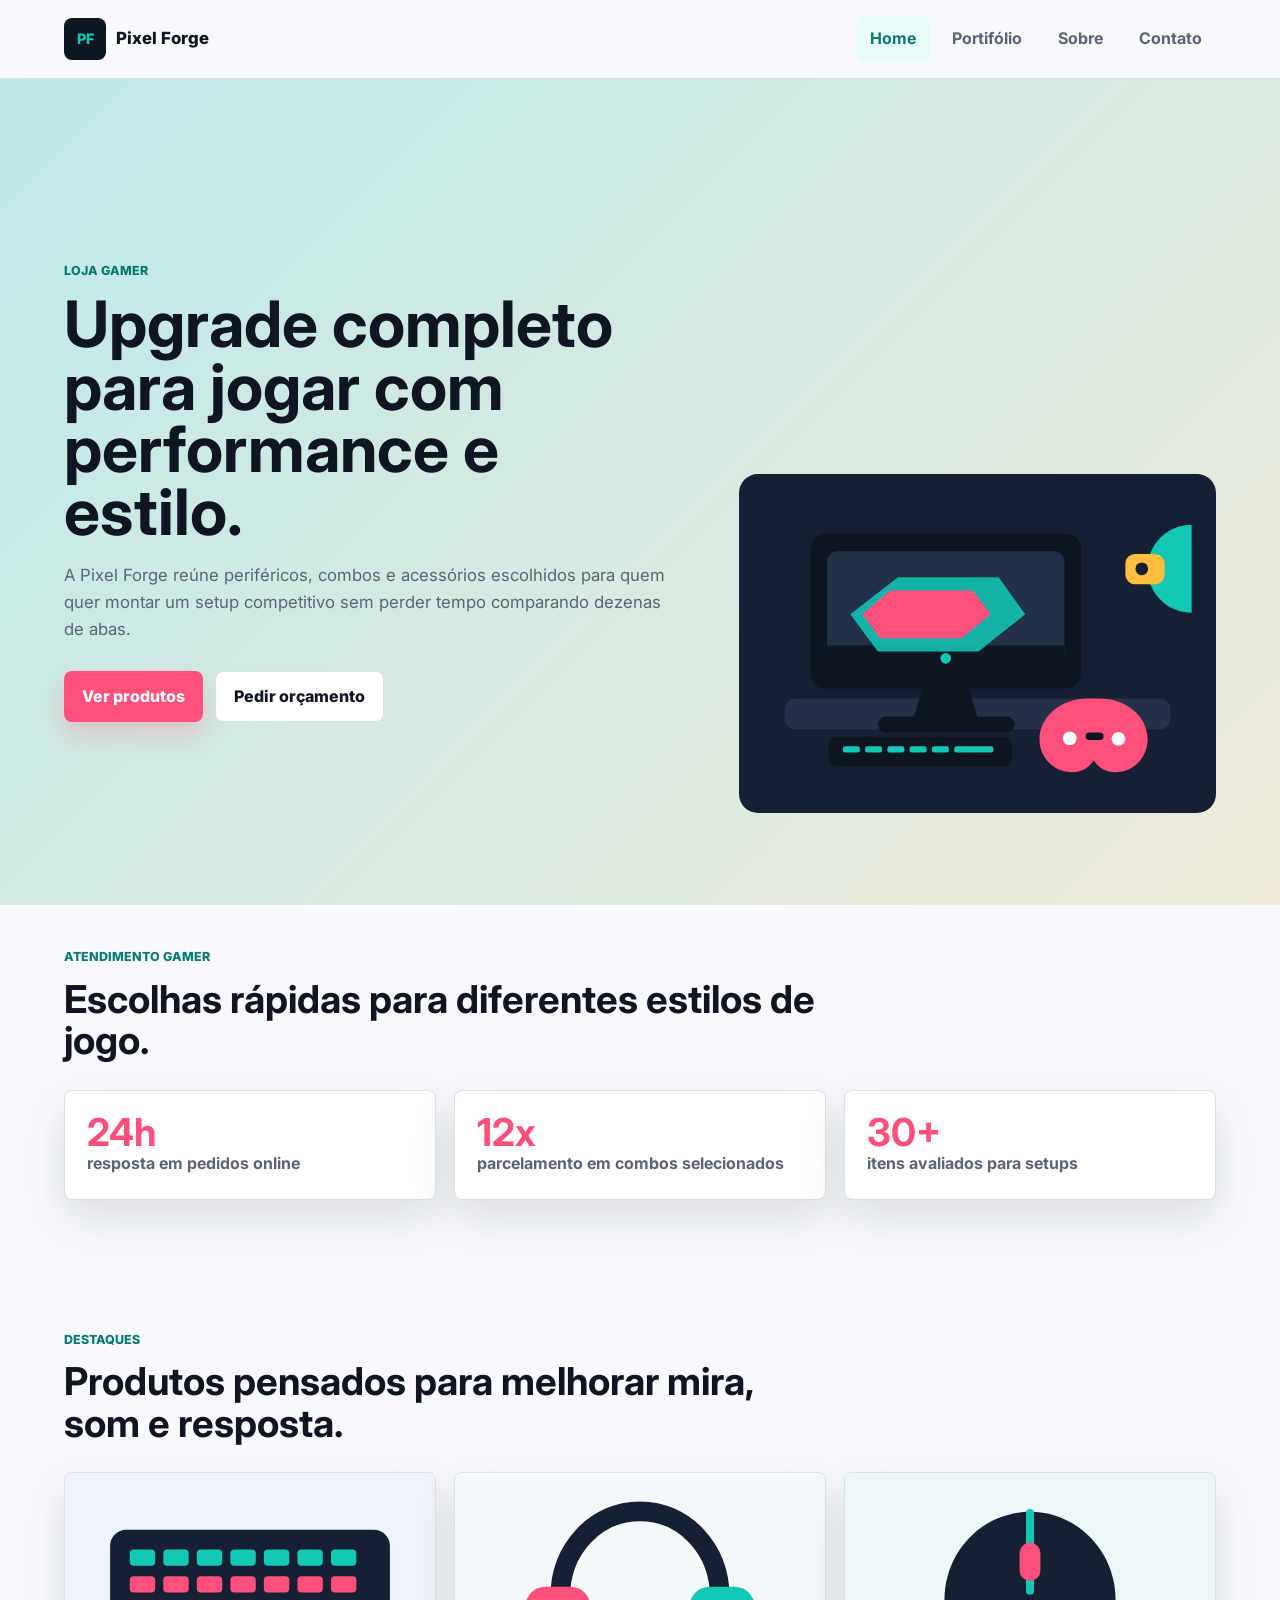
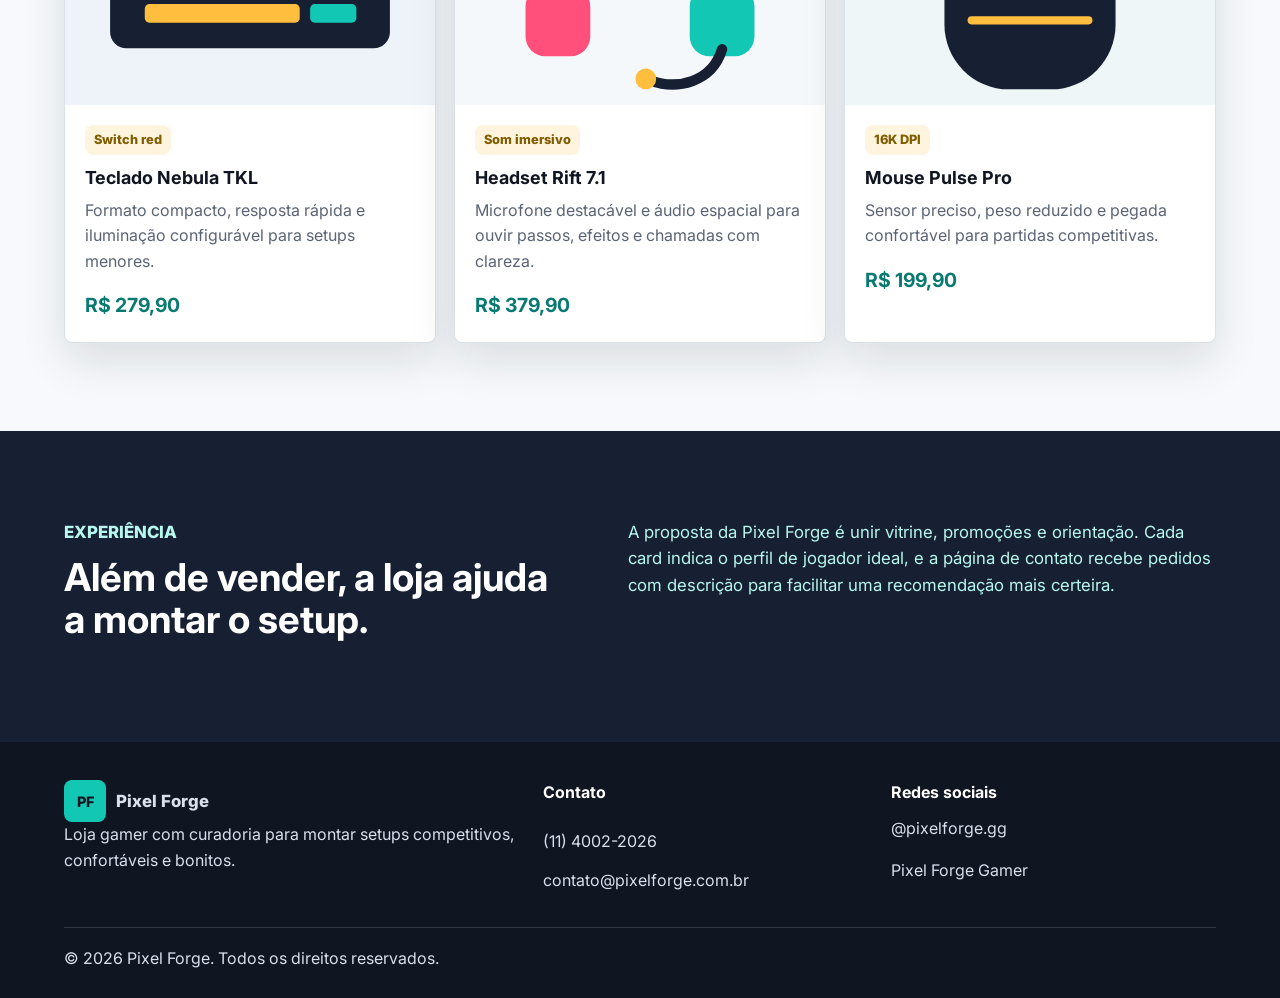
==== index.html @ e0703045 "feat: cria home semantica" ====
<!DOCTYPE html>
<html lang="pt-BR">
<head>
  <meta charset="UTF-8">
  <meta name="viewport" content="width=device-width, initial-scale=1.0">
  <title>Pixel Forge | Loja Gamer</title>
  <meta name="description" content="Loja gamer com setups, periféricos, promoções e atendimento para jogadores exigentes.">
  <link rel="preconnect" href="https://fonts.googleapis.com">
  <link rel="preconnect" href="https://fonts.gstatic.com" crossorigin>
  <link href="https://fonts.googleapis.com/css2?family=Inter:wght@400;600;700;800&display=swap" rel="stylesheet">
  <link rel="stylesheet" href="src/css/estilo.css">
  <script src="src/js/script.js" defer></script>
</head>
<body data-page="home">
  <header class="site-header">
    <a class="brand" href="index.html" aria-label="Pixel Forge Home">
      <span class="brand__mark">PF</span>
      <span class="brand__text">Pixel Forge</span>
    </a>

    <button class="menu-toggle" type="button" aria-label="Abrir menu" aria-expanded="false">
      <span></span>
      <span></span>
      <span></span>
    </button>

    <nav class="main-nav" aria-label="Menu principal">
      <a href="index.html" data-nav="home">Home</a>
      <a href="pages/portifolio.html" data-nav="portifolio">Portifólio</a>
      <a href="pages/sobre.html" data-nav="sobre">Sobre</a>
      <a href="pages/contato.html" data-nav="contato">Contato</a>
    </nav>
  </header>

  <main>
    <section class="hero" aria-labelledby="hero-title">
      <div class="hero__content">
        <p class="eyebrow">Loja Gamer</p>
        <h1 id="hero-title">Upgrade completo para jogar com performance e estilo.</h1>
        <p class="hero__text">A Pixel Forge reúne periféricos, combos e acessórios escolhidos para quem quer montar um setup competitivo sem perder tempo comparando dezenas de abas.</p>
        <div class="hero__actions">
          <a class="button button--primary" href="pages/portifolio.html">Ver produtos</a>
          <a class="button button--ghost" href="pages/contato.html">Pedir orçamento</a>
        </div>
      </div>

      <div class="hero__media" aria-hidden="true">
        <img src="src/assets/img/hero-setup.svg" alt="">
      </div>
    </section>

    <section class="section section--compact" aria-labelledby="stats-title">
      <div class="section__intro">
        <p class="eyebrow">Atendimento gamer</p>
        <h2 id="stats-title">Escolhas rápidas para diferentes estilos de jogo.</h2>
      </div>
      <div class="stats-grid">
        <article class="stat">
          <strong>24h</strong>
          <span>resposta em pedidos online</span>
        </article>
        <article class="stat">
          <strong>12x</strong>
          <span>parcelamento em combos selecionados</span>
        </article>
        <article class="stat">
          <strong>30+</strong>
          <span>itens avaliados para setups</span>
        </article>
      </div>
    </section>

    <section class="section" aria-labelledby="featured-title">
      <div class="section__intro">
        <p class="eyebrow">Destaques</p>
        <h2 id="featured-title">Produtos pensados para melhorar mira, som e resposta.</h2>
      </div>
      <div class="product-grid" data-products-preview></div>
    </section>

    <section class="section split-band" aria-labelledby="experience-title">
      <div>
        <p class="eyebrow">Experiência</p>
        <h2 id="experience-title">Além de vender, a loja ajuda a montar o setup.</h2>
      </div>
      <p>A proposta da Pixel Forge é unir vitrine, promoções e orientação. Cada card indica o perfil de jogador ideal, e a página de contato recebe pedidos com descrição para facilitar uma recomendação mais certeira.</p>
    </section>
  </main>

  <footer class="site-footer" data-footer></footer>
</body>
</html>
---- src/css/estilo.css ----
:root {
  --ink: #101522;
  --muted: #5a6475;
  --paper: #f7f9fc;
  --panel: #ffffff;
  --line: #d9e0ea;
  --accent: #12c7b4;
  --accent-dark: #087a72;
  --hot: #ff4f7b;
  --gold: #ffbe3d;
  --deep: #172033;
  --shadow: 0 18px 45px rgba(16, 21, 34, 0.12);
}

* {
  box-sizing: border-box;
}

body {
  margin: 0;
  background: var(--paper);
  color: var(--ink);
  font-family: Inter, Arial, sans-serif;
  line-height: 1.6;
}

img {
  display: block;
  max-width: 100%;
}

a {
  color: inherit;
  text-decoration: none;
}

.site-header {
  position: sticky;
  top: 0;
  z-index: 10;
  display: flex;
  align-items: center;
  justify-content: space-between;
  gap: 24px;
  padding: 16px clamp(20px, 5vw, 72px);
  background: rgba(247, 249, 252, 0.92);
  border-bottom: 1px solid var(--line);
  backdrop-filter: blur(16px);
}

.brand {
  display: inline-flex;
  align-items: center;
  gap: 10px;
  font-weight: 800;
}

.brand__mark {
  display: grid;
  width: 42px;
  height: 42px;
  place-items: center;
  border-radius: 8px;
  background: var(--ink);
  color: var(--accent);
  font-size: 0.9rem;
}

.brand__text {
  font-size: 1.05rem;
}

.main-nav {
  display: flex;
  align-items: center;
  gap: 8px;
}

.main-nav a {
  border-radius: 8px;
  color: var(--muted);
  font-weight: 700;
  padding: 10px 14px;
}

.main-nav a:hover,
.main-nav a[aria-current="page"] {
  background: #e9fbf8;
  color: var(--accent-dark);
}

.menu-toggle {
  display: none;
  width: 44px;
  height: 44px;
  border: 1px solid var(--line);
  border-radius: 8px;
  background: var(--panel);
}

.menu-toggle span {
  display: block;
  width: 20px;
  height: 2px;
  margin: 5px auto;
  background: var(--ink);
}

.hero {
  display: grid;
  min-height: calc(100vh - 74px);
  grid-template-columns: minmax(0, 1fr) minmax(320px, 0.78fr);
  align-items: center;
  gap: clamp(28px, 5vw, 80px);
  padding: clamp(44px, 8vw, 92px) clamp(20px, 5vw, 72px);
  background:
    linear-gradient(135deg, rgba(18, 199, 180, 0.22), rgba(255, 190, 61, 0.16)),
    #edf3f8;
}

.hero__content {
  max-width: 720px;
}

.eyebrow {
  margin: 0 0 12px;
  color: var(--accent-dark);
  font-size: 0.78rem;
  font-weight: 800;
  letter-spacing: 0;
  text-transform: uppercase;
}

h1,
h2,
h3,
p {
  margin-top: 0;
}

h1 {
  margin-bottom: 18px;
  font-size: clamp(2.35rem, 5vw, 4.8rem);
  line-height: 0.98;
  letter-spacing: 0;
}

h2 {
  margin-bottom: 14px;
  font-size: clamp(1.75rem, 3vw, 3rem);
  line-height: 1.08;
  letter-spacing: 0;
}

h3 {
  margin-bottom: 8px;
  font-size: 1.12rem;
  line-height: 1.25;
}

.hero__text,
.page-hero p,
.split-band p,
.story-section p,
.contact-panel p {
  color: var(--muted);
  font-size: 1.05rem;
}

.hero__actions {
  display: flex;
  flex-wrap: wrap;
  gap: 12px;
  margin-top: 28px;
}

.button {
  display: inline-flex;
  min-height: 46px;
  align-items: center;
  justify-content: center;
  border: 0;
  border-radius: 8px;
  cursor: pointer;
  font: inherit;
  font-weight: 800;
  padding: 12px 18px;
}

.button--primary {
  background: var(--hot);
  color: #fff;
  box-shadow: 0 12px 25px rgba(255, 79, 123, 0.25);
}

.button--ghost {
  background: var(--panel);
  color: var(--ink);
  border: 1px solid var(--line);
}

.hero__media {
  align-self: end;
}

.section,
.page-hero,
.story-section,
.contact-layout {
  padding: clamp(44px, 7vw, 88px) clamp(20px, 5vw, 72px);
}

.section--compact {
  padding-top: 42px;
  padding-bottom: 42px;
}

.section__intro {
  max-width: 760px;
  margin-bottom: 28px;
}

.stats-grid,
.product-grid,
.values-grid {
  display: grid;
  grid-template-columns: repeat(3, minmax(0, 1fr));
  gap: 18px;
}

.stat,
.product-card,
.story-card,
.values-grid article,
.contact-form,
.contact-panel {
  border: 1px solid var(--line);
  border-radius: 8px;
  background: var(--panel);
  box-shadow: var(--shadow);
}

.stat {
  padding: 22px;
}

.stat strong {
  display: block;
  color: var(--hot);
  font-size: 2.4rem;
  line-height: 1;
}

.stat span {
  color: var(--muted);
  font-weight: 700;
}

.product-card {
  overflow: hidden;
}

.product-card img {
  width: 100%;
  aspect-ratio: 16 / 10;
  object-fit: cover;
  background: #dbe7ef;
}

.product-card__body {
  padding: 20px;
}

.product-card__body span {
  display: inline-flex;
  margin-bottom: 12px;
  border-radius: 8px;
  background: #fff4dd;
  color: #815d00;
  font-size: 0.8rem;
  font-weight: 800;
  padding: 5px 9px;
}

.product-card__body p {
  color: var(--muted);
}

.product-card__body strong {
  color: var(--accent-dark);
  font-size: 1.22rem;
}

.split-band {
  display: grid;
  grid-template-columns: 0.85fr 1fr;
  gap: clamp(24px, 5vw, 72px);
  align-items: start;
  background: var(--deep);
  color: #fff;
}

.split-band .eyebrow,
.split-band p {
  color: #b8f7ee;
}

.page-hero {
  background:
    linear-gradient(135deg, rgba(255, 79, 123, 0.16), rgba(18, 199, 180, 0.22)),
    #edf3f8;
}

.page-hero h1 {
  max-width: 880px;
}

.page-hero p {
  max-width: 760px;
}

.page-hero--story {
  background:
    linear-gradient(135deg, rgba(18, 199, 180, 0.18), rgba(255, 190, 61, 0.2)),
    #f5f8fb;
}

.table-wrap {
  overflow-x: auto;
  border: 1px solid var(--line);
  border-radius: 8px;
  background: var(--panel);
  box-shadow: var(--shadow);
}

.price-table {
  width: 100%;
  min-width: 760px;
  border-collapse: collapse;
}

.price-table caption {
  padding: 18px;
  color: var(--muted);
  font-weight: 700;
  text-align: left;
}

.price-table th,
.price-table td {
  border-top: 1px solid var(--line);
  padding: 16px;
  text-align: left;
}

.price-table th {
  background: var(--deep);
  color: #fff;
}

.price-table strong {
  color: var(--hot);
}

.story-section {
  display: grid;
  grid-template-columns: minmax(0, 1fr) minmax(280px, 420px);
  gap: clamp(24px, 5vw, 72px);
  align-items: start;
}

.story-section article {
  max-width: 760px;
}

.story-card {
  overflow: hidden;
}

.story-card h3,
.story-card p {
  padding-inline: 20px;
}

.story-card h3 {
  margin-top: 20px;
}

.story-card p {
  padding-bottom: 20px;
}

.values {
  background: #eef6f7;
}

.values-grid article {
  padding: 22px;
}

.contact-layout {
  display: grid;
  grid-template-columns: minmax(0, 1fr) minmax(280px, 420px);
  gap: 24px;
  align-items: start;
}

.contact-form {
  display: grid;
  gap: 10px;
  padding: clamp(20px, 4vw, 34px);
}

.contact-form label {
  font-weight: 800;
}

.contact-form input,
.contact-form textarea {
  width: 100%;
  border: 1px solid var(--line);
  border-radius: 8px;
  color: var(--ink);
  font: inherit;
  padding: 13px 14px;
}

.contact-form input:focus,
.contact-form textarea:focus {
  border-color: var(--accent);
  outline: 3px solid rgba(18, 199, 180, 0.2);
}

.form-message {
  min-height: 26px;
  margin: 0;
  font-weight: 800;
}

.form-message--error {
  color: #b3261e;
}

.form-message--success {
  color: var(--accent-dark);
}

.contact-panel {
  padding: 26px;
}

.contact-panel ul {
  margin: 18px 0 0;
  padding-left: 20px;
  color: var(--muted);
}

.site-footer {
  padding: 38px clamp(20px, 5vw, 72px) 26px;
  background: var(--ink);
  color: #fff;
}

.footer-grid {
  display: grid;
  grid-template-columns: 1.4fr 1fr 1fr;
  gap: 24px;
}

.brand--footer .brand__mark {
  background: var(--accent);
  color: var(--ink);
}

.site-footer p,
.site-footer a {
  color: #d8e0ec;
}

.site-footer address {
  display: grid;
  gap: 8px;
  font-style: normal;
}

.site-footer strong {
  display: block;
  margin-bottom: 10px;
}

.copyright {
  margin: 28px 0 0;
  border-top: 1px solid rgba(255, 255, 255, 0.14);
  padding-top: 18px;
}

@media (max-width: 900px) {
  .menu-toggle {
    display: block;
  }

  .main-nav {
    position: absolute;
    top: 74px;
    right: 20px;
    display: none;
    width: min(260px, calc(100vw - 40px));
    flex-direction: column;
    align-items: stretch;
    border: 1px solid var(--line);
    border-radius: 8px;
    background: var(--panel);
    box-shadow: var(--shadow);
    padding: 10px;
  }

  .main-nav.is-open {
    display: flex;
  }

  .hero,
  .split-band,
  .story-section,
  .contact-layout,
  .footer-grid {
    grid-template-columns: 1fr;
  }

  .hero {
    min-height: auto;
  }

  .hero__media {
    max-width: 520px;
  }

  .stats-grid,
  .product-grid,
  .values-grid {
    grid-template-columns: repeat(2, minmax(0, 1fr));
  }
}

@media (max-width: 620px) {
  .site-header {
    padding: 14px 16px;
  }

  .brand__text {
    font-size: 0.95rem;
  }

  h1 {
    font-size: 2.25rem;
  }

  .stats-grid,
  .product-grid,
  .values-grid {
    grid-template-columns: 1fr;
  }

  .button {
    width: 100%;
  }
}
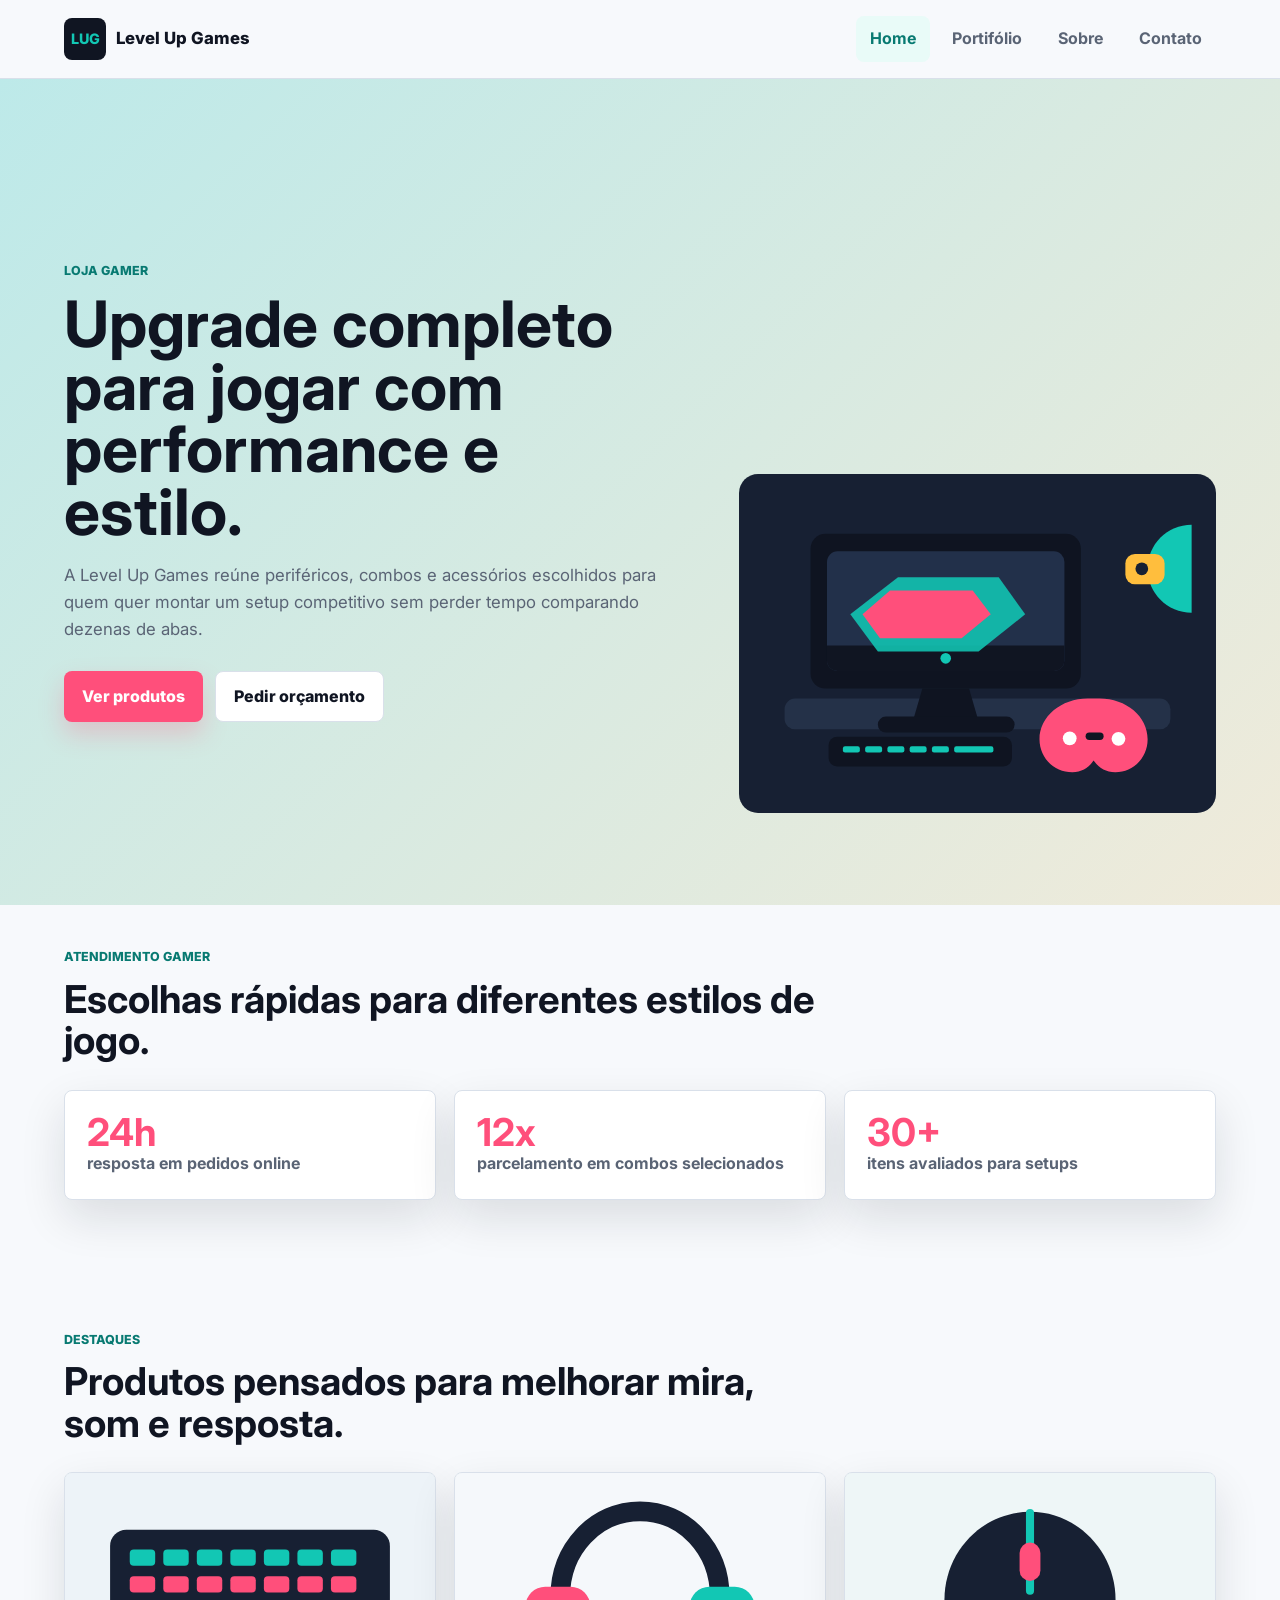
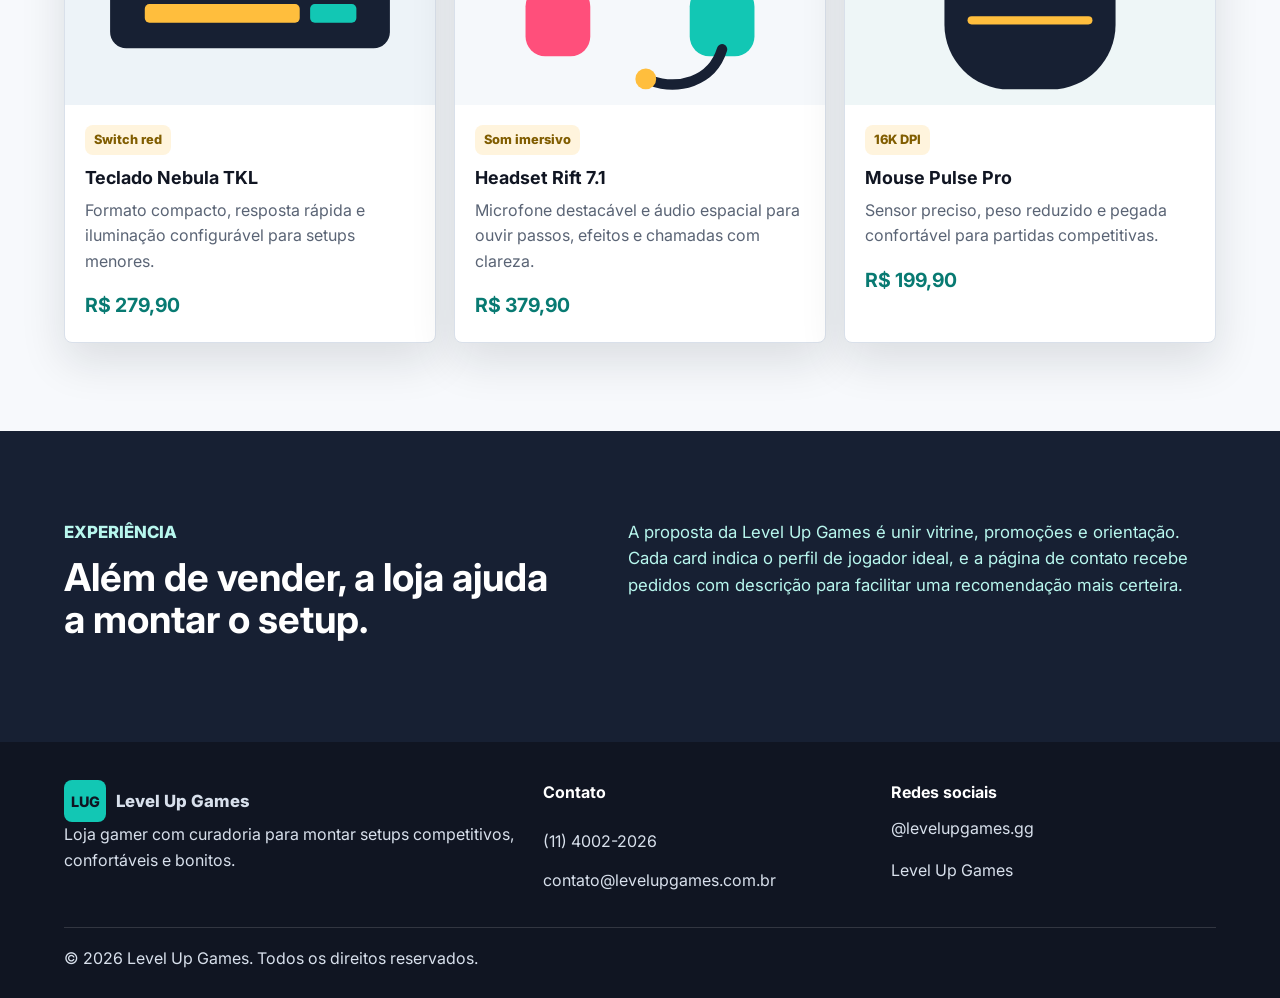
==== commit cfb0e08a: "refactor: renomeia loja para level up games" ====
--- a/index.html
+++ b/index.html
@@ -3,7 +3,7 @@
 <head>
   <meta charset="UTF-8">
   <meta name="viewport" content="width=device-width, initial-scale=1.0">
-  <title>Pixel Forge | Loja Gamer</title>
+  <title>Level Up Games | Loja Gamer</title>
   <meta name="description" content="Loja gamer com setups, periféricos, promoções e atendimento para jogadores exigentes.">
   <link rel="preconnect" href="https://fonts.googleapis.com">
   <link rel="preconnect" href="https://fonts.gstatic.com" crossorigin>
@@ -13,9 +13,9 @@
 </head>
 <body data-page="home">
   <header class="site-header">
-    <a class="brand" href="index.html" aria-label="Pixel Forge Home">
-      <span class="brand__mark">PF</span>
-      <span class="brand__text">Pixel Forge</span>
+    <a class="brand" href="index.html" aria-label="Level Up Games Home">
+      <span class="brand__mark">LUG</span>
+      <span class="brand__text">Level Up Games</span>
     </a>
 
     <button class="menu-toggle" type="button" aria-label="Abrir menu" aria-expanded="false">
@@ -37,7 +37,7 @@
       <div class="hero__content">
         <p class="eyebrow">Loja Gamer</p>
         <h1 id="hero-title">Upgrade completo para jogar com performance e estilo.</h1>
-        <p class="hero__text">A Pixel Forge reúne periféricos, combos e acessórios escolhidos para quem quer montar um setup competitivo sem perder tempo comparando dezenas de abas.</p>
+        <p class="hero__text">A Level Up Games reúne periféricos, combos e acessórios escolhidos para quem quer montar um setup competitivo sem perder tempo comparando dezenas de abas.</p>
         <div class="hero__actions">
           <a class="button button--primary" href="pages/portifolio.html">Ver produtos</a>
           <a class="button button--ghost" href="pages/contato.html">Pedir orçamento</a>
@@ -83,7 +83,7 @@
         <p class="eyebrow">Experiência</p>
         <h2 id="experience-title">Além de vender, a loja ajuda a montar o setup.</h2>
       </div>
-      <p>A proposta da Pixel Forge é unir vitrine, promoções e orientação. Cada card indica o perfil de jogador ideal, e a página de contato recebe pedidos com descrição para facilitar uma recomendação mais certeira.</p>
+      <p>A proposta da Level Up Games é unir vitrine, promoções e orientação. Cada card indica o perfil de jogador ideal, e a página de contato recebe pedidos com descrição para facilitar uma recomendação mais certeira.</p>
     </section>
   </main>
 
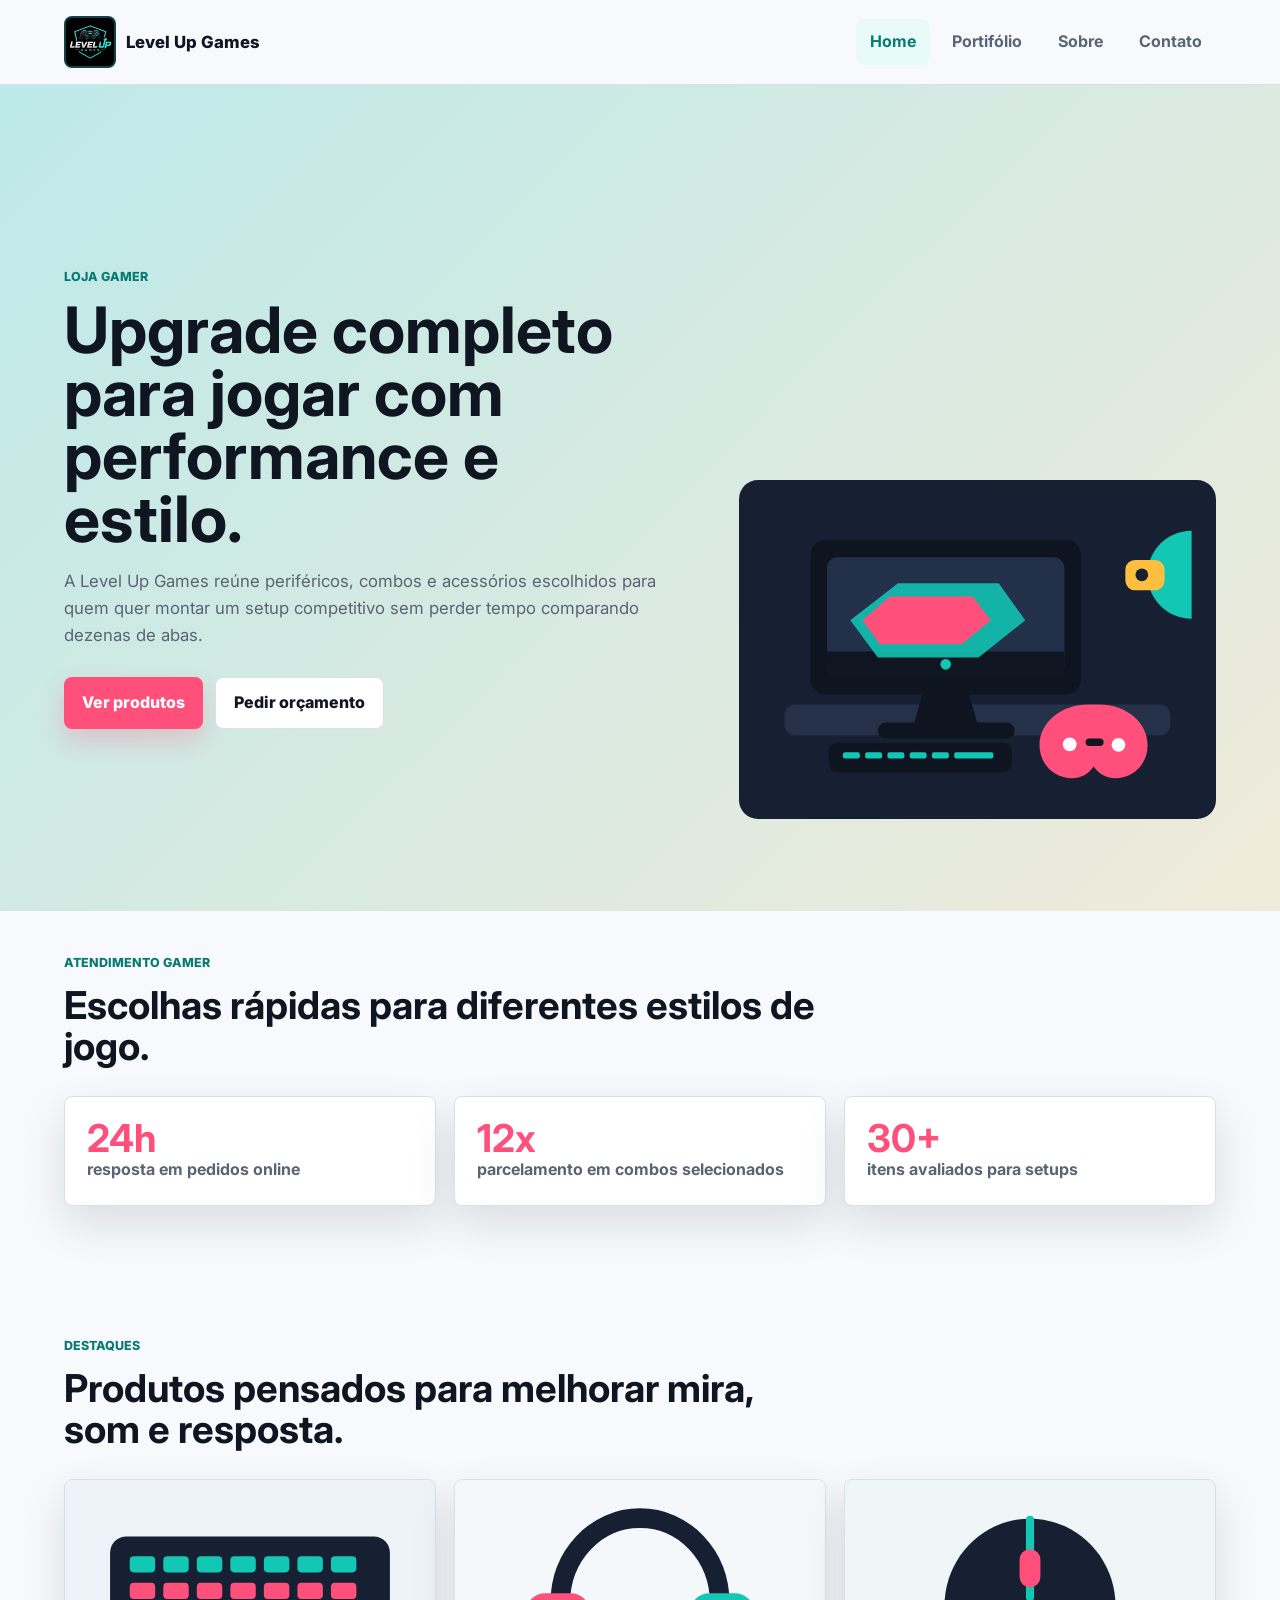
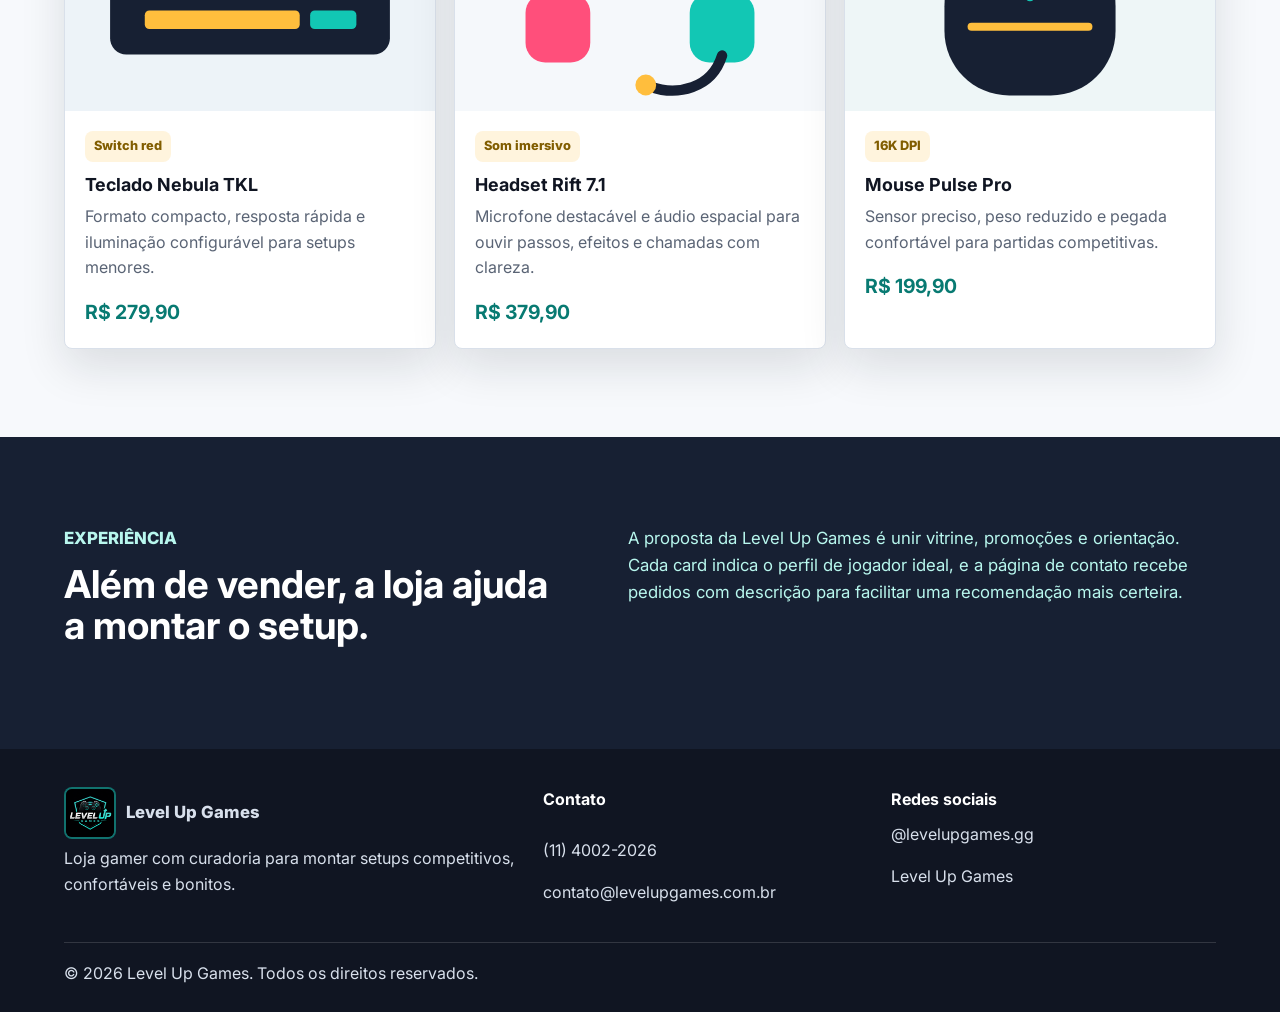
==== commit 36c7f120: "feat: atualiza logo da level up games" ====
--- a/index.html
+++ b/index.html
@@ -14,7 +14,7 @@
 <body data-page="home">
   <header class="site-header">
     <a class="brand" href="index.html" aria-label="Level Up Games Home">
-      <span class="brand__mark">LUG</span>
+      <img class="brand__logo" src="src/assets/img/logo-level-up-games.png" alt="">
       <span class="brand__text">Level Up Games</span>
     </a>
 
--- a/src/css/estilo.css
+++ b/src/css/estilo.css
@@ -66,6 +66,16 @@
   font-size: 0.9rem;
 }
 
+.brand__logo {
+  width: 52px;
+  height: 52px;
+  border: 2px solid rgba(18, 199, 180, 0.26);
+  border-radius: 8px;
+  background: var(--ink);
+  object-fit: cover;
+  object-position: center;
+}
+
 .brand__text {
   font-size: 1.05rem;
 }
@@ -470,6 +480,10 @@
 .brand--footer .brand__mark {
   background: var(--accent);
   color: var(--ink);
+}
+
+.brand--footer .brand__logo {
+  border-color: rgba(18, 199, 180, 0.52);
 }
 
 .site-footer p,
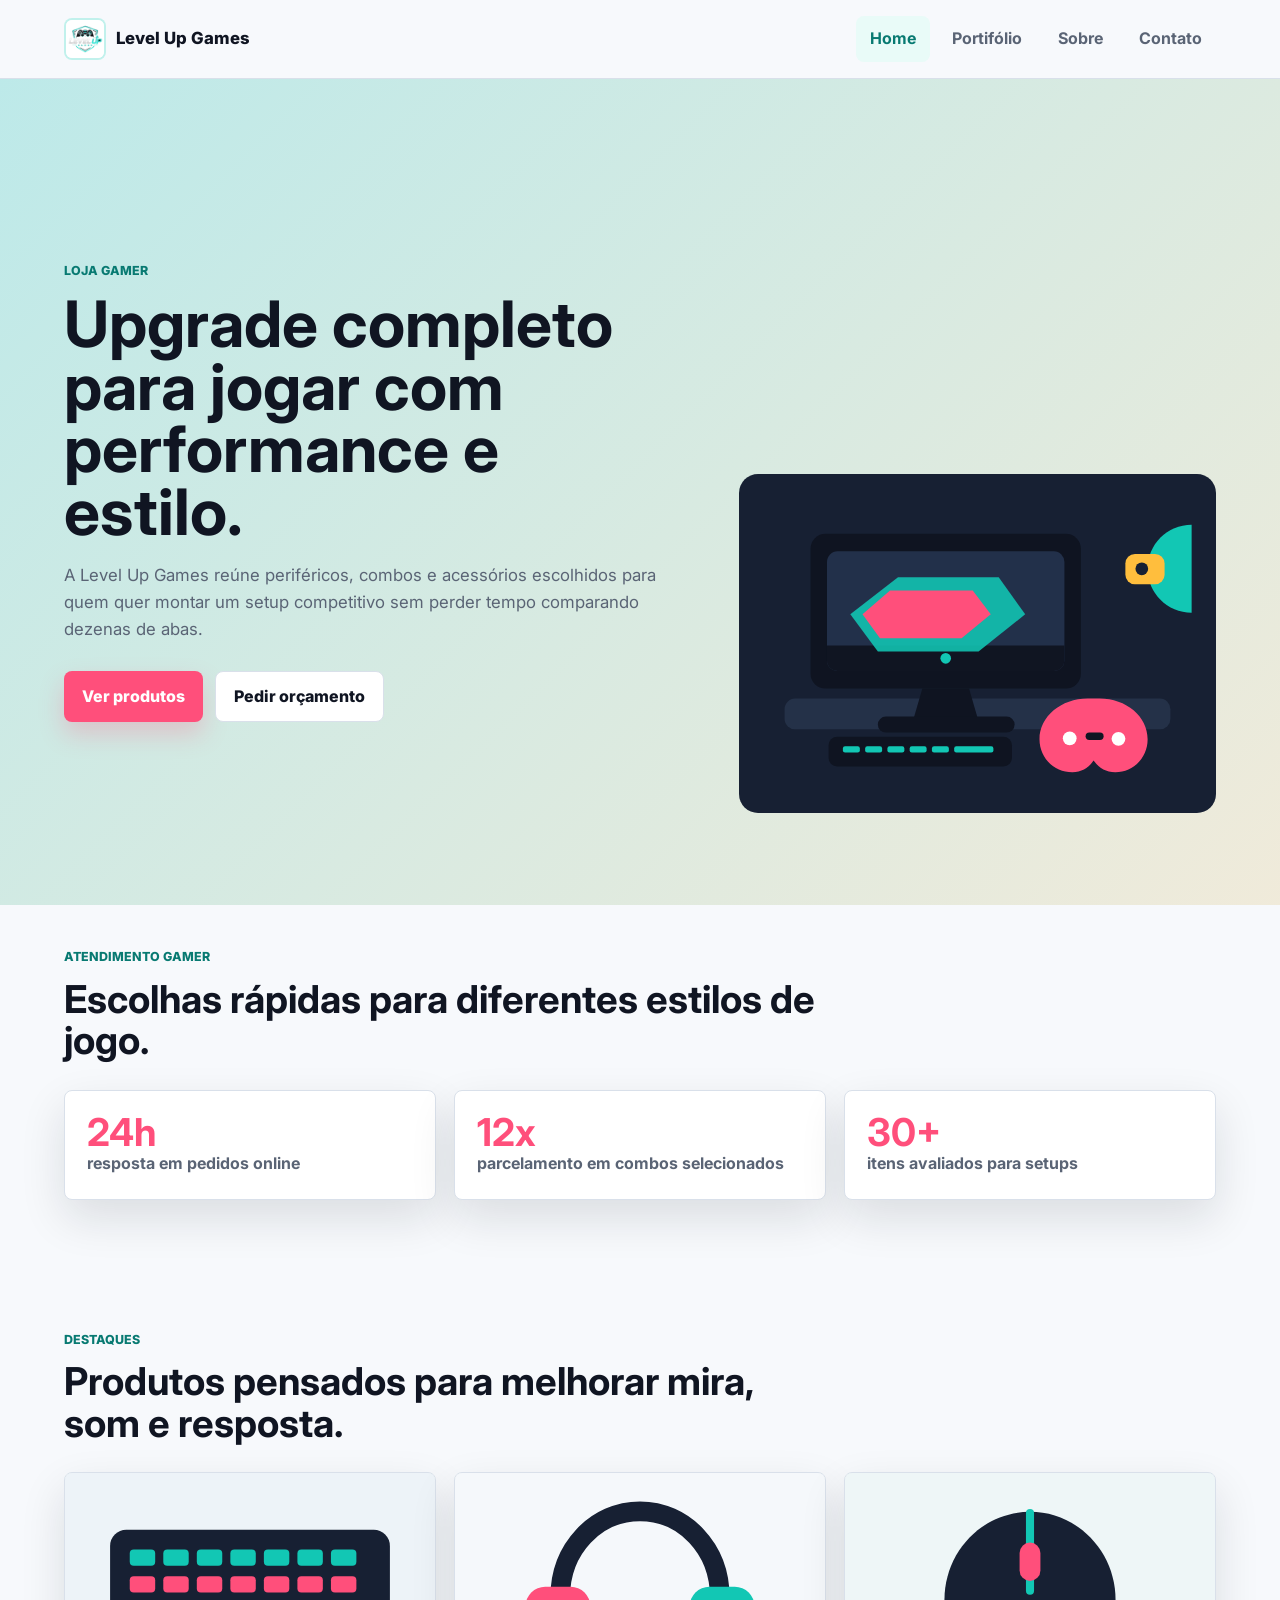
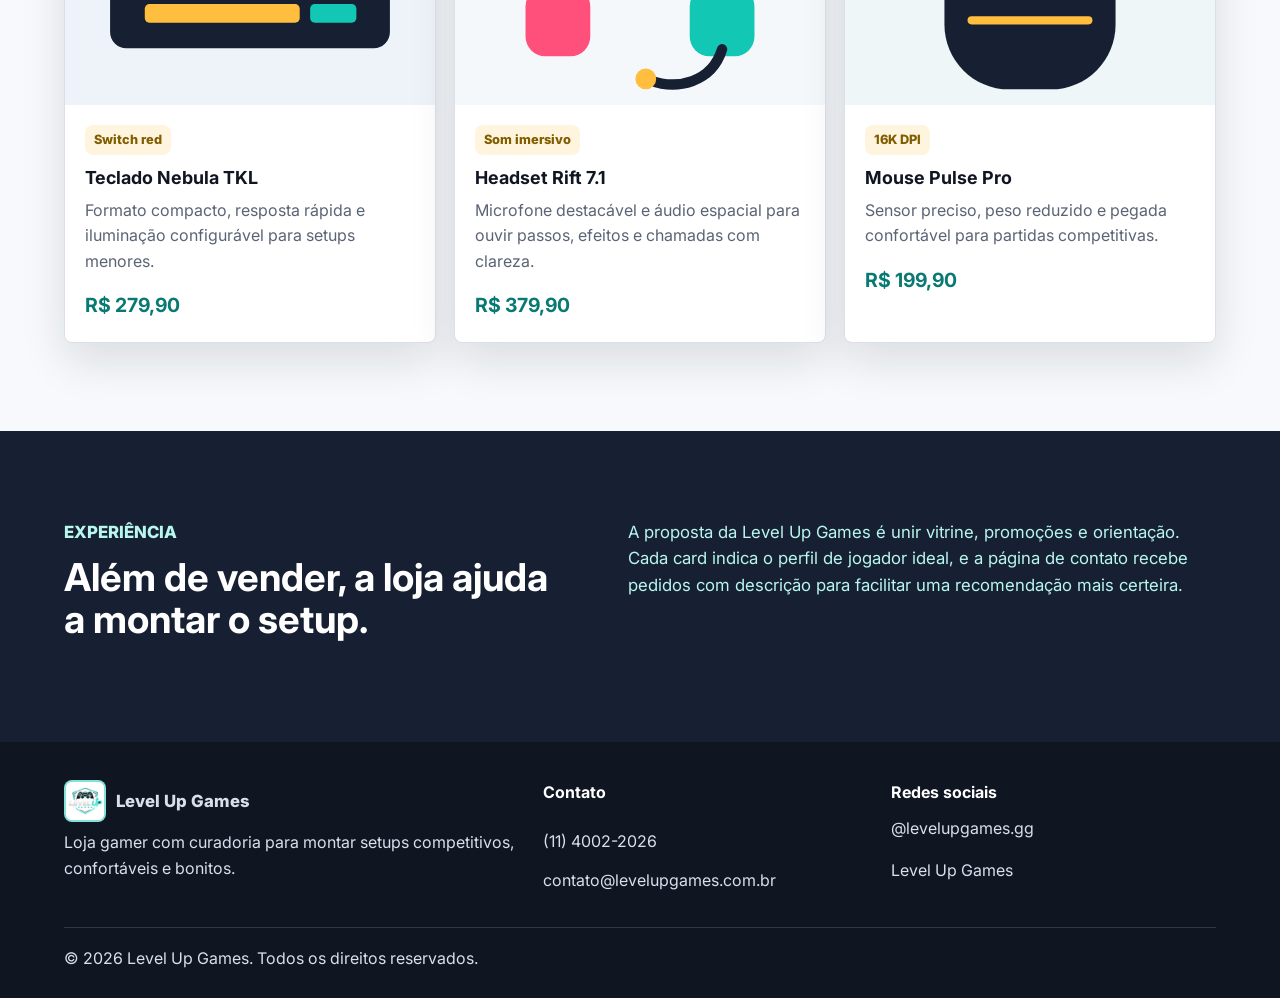
==== commit 83811a4f: "fix: evita cache da logo atualizada" ====
--- a/index.html
+++ b/index.html
@@ -14,7 +14,7 @@
 <body data-page="home">
   <header class="site-header">
     <a class="brand" href="index.html" aria-label="Level Up Games Home">
-      <img class="brand__logo" src="src/assets/img/logo-level-up-games.png" alt="">
+      <img class="brand__logo" src="src/assets/img/logo-level-up-games-white.png" alt="">
       <span class="brand__text">Level Up Games</span>
     </a>
 
--- a/src/css/estilo.css
+++ b/src/css/estilo.css
@@ -67,11 +67,11 @@
 }
 
 .brand__logo {
-  width: 52px;
-  height: 52px;
+  width: 42px;
+  height: 42px;
   border: 2px solid rgba(18, 199, 180, 0.26);
   border-radius: 8px;
-  background: var(--ink);
+  background: #fff;
   object-fit: cover;
   object-position: center;
 }
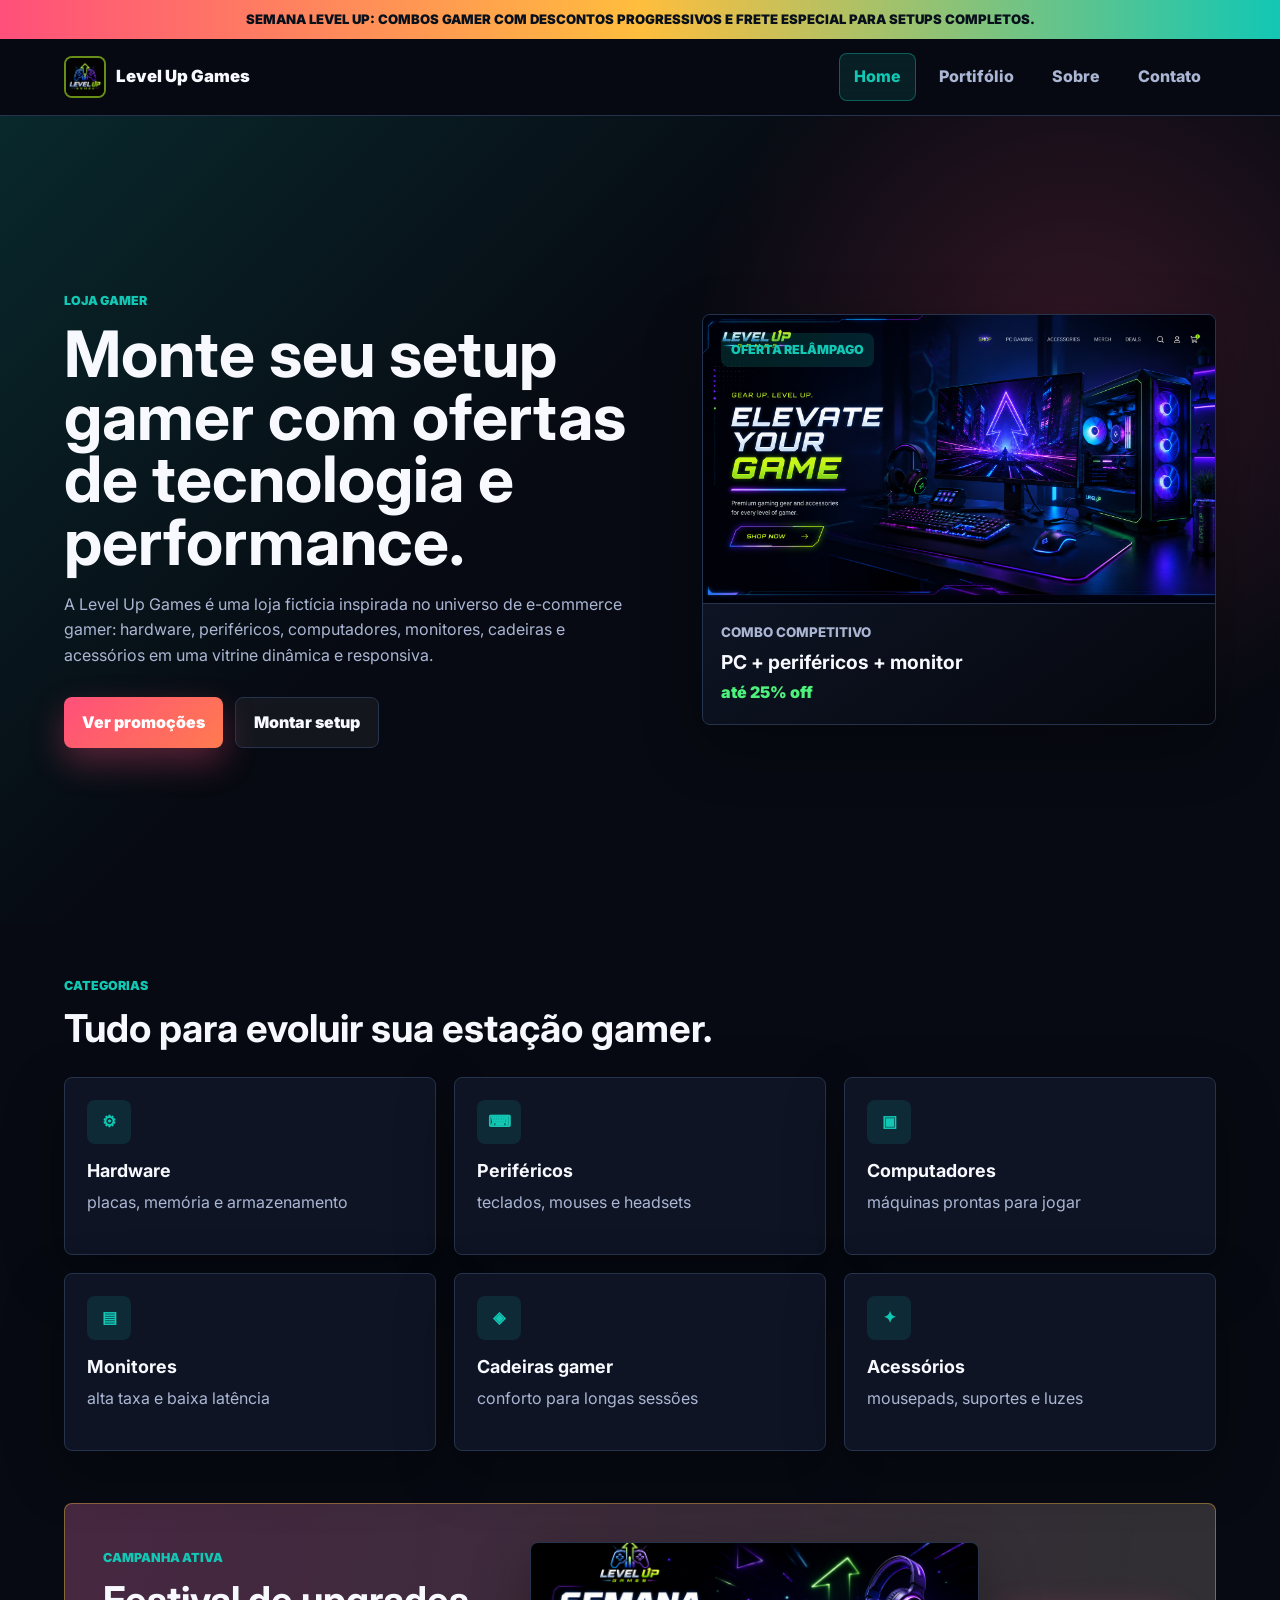
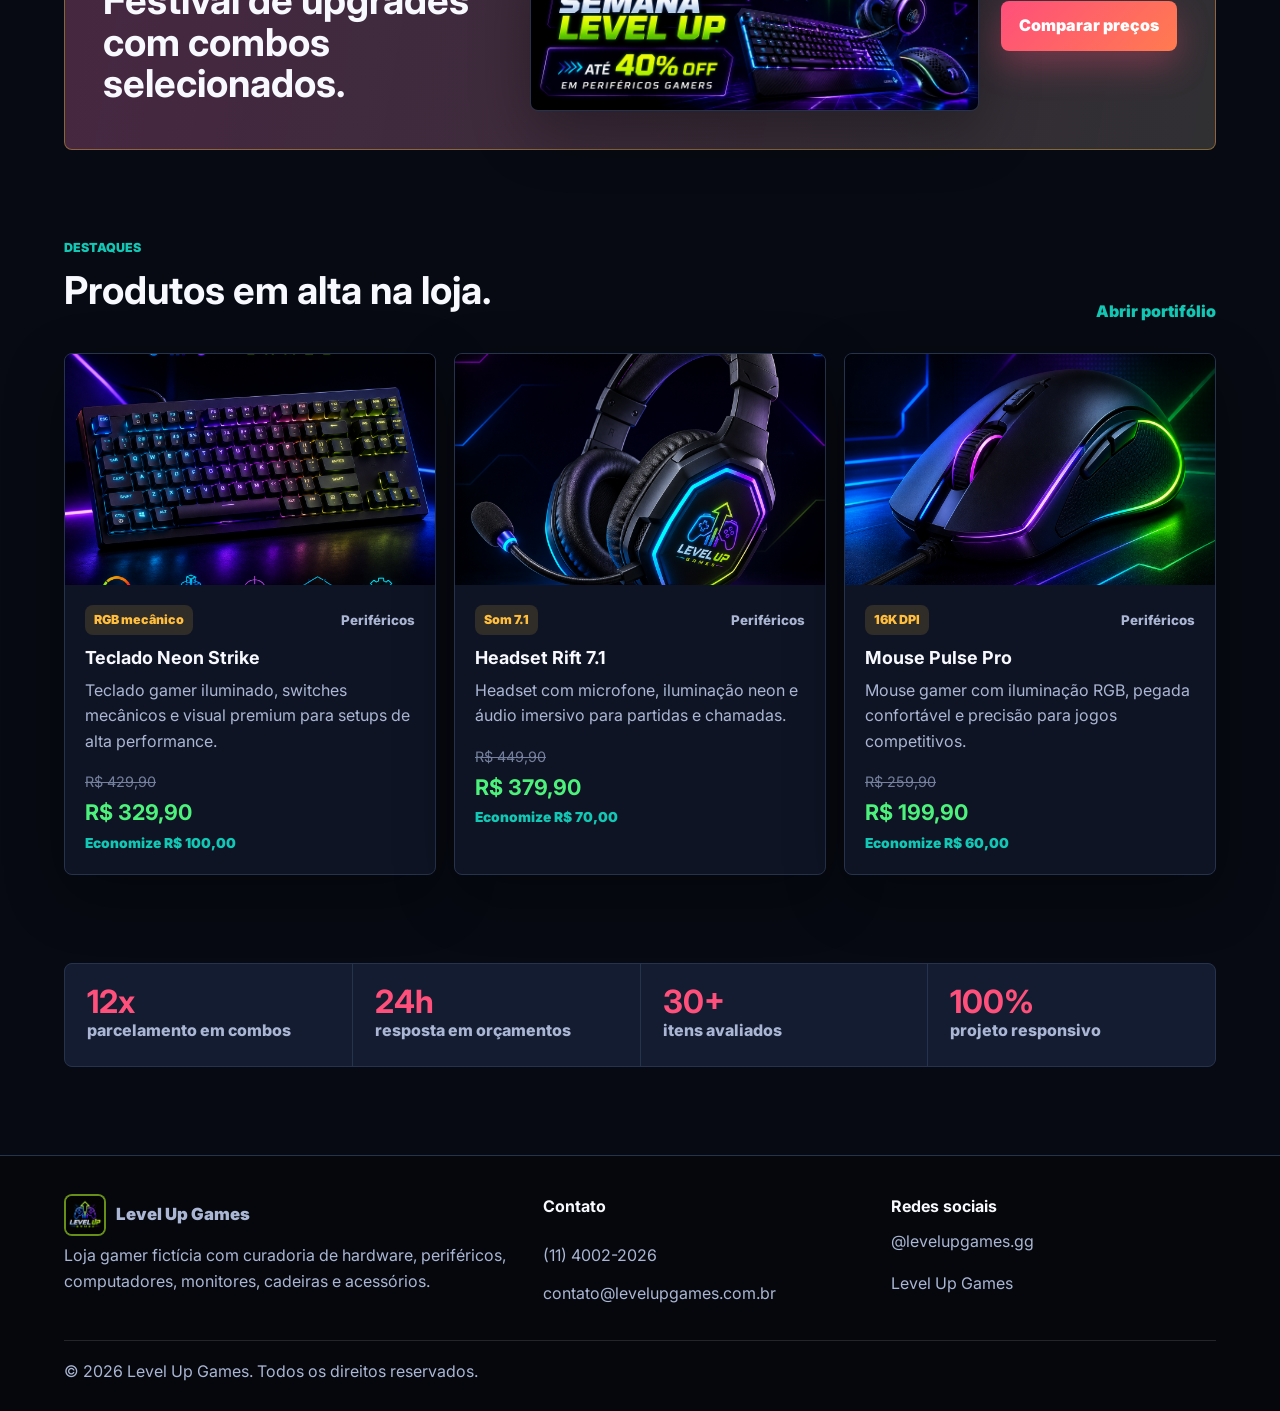
==== commit db308494: "feat: substitui imagens por identidade level up games" ====
--- a/index.html
+++ b/index.html
@@ -4,17 +4,19 @@
   <meta charset="UTF-8">
   <meta name="viewport" content="width=device-width, initial-scale=1.0">
   <title>Level Up Games | Loja Gamer</title>
-  <meta name="description" content="Loja gamer com setups, periféricos, promoções e atendimento para jogadores exigentes.">
+  <meta name="description" content="Level Up Games, loja gamer ficticia com hardware, perifericos, computadores, monitores, cadeiras gamer e acessorios.">
   <link rel="preconnect" href="https://fonts.googleapis.com">
   <link rel="preconnect" href="https://fonts.gstatic.com" crossorigin>
-  <link href="https://fonts.googleapis.com/css2?family=Inter:wght@400;600;700;800&display=swap" rel="stylesheet">
+  <link href="https://fonts.googleapis.com/css2?family=Inter:wght@400;600;700;800;900&display=swap" rel="stylesheet">
   <link rel="stylesheet" href="src/css/estilo.css">
   <script src="src/js/script.js" defer></script>
 </head>
 <body data-page="home">
+  <div class="top-strip">Semana Level Up: combos gamer com descontos progressivos e frete especial para setups completos.</div>
+
   <header class="site-header">
     <a class="brand" href="index.html" aria-label="Level Up Games Home">
-      <img class="brand__logo" src="src/assets/img/logo-level-up-games-white.png" alt="">
+      <img class="brand__logo" src="src/assets/img/logo-level-up-games-neon.png" alt="">
       <span class="brand__text">Level Up Games</span>
     </a>
 
@@ -36,54 +38,70 @@
     <section class="hero" aria-labelledby="hero-title">
       <div class="hero__content">
         <p class="eyebrow">Loja Gamer</p>
-        <h1 id="hero-title">Upgrade completo para jogar com performance e estilo.</h1>
-        <p class="hero__text">A Level Up Games reúne periféricos, combos e acessórios escolhidos para quem quer montar um setup competitivo sem perder tempo comparando dezenas de abas.</p>
+        <h1 id="hero-title">Monte seu setup gamer com ofertas de tecnologia e performance.</h1>
+        <p class="hero__text">A Level Up Games é uma loja fictícia inspirada no universo de e-commerce gamer: hardware, periféricos, computadores, monitores, cadeiras e acessórios em uma vitrine dinâmica e responsiva.</p>
         <div class="hero__actions">
-          <a class="button button--primary" href="pages/portifolio.html">Ver produtos</a>
-          <a class="button button--ghost" href="pages/contato.html">Pedir orçamento</a>
+          <a class="button button--primary" href="pages/portifolio.html">Ver promoções</a>
+          <a class="button button--ghost" href="pages/contato.html">Montar setup</a>
         </div>
       </div>
 
-      <div class="hero__media" aria-hidden="true">
-        <img src="src/assets/img/hero-setup.svg" alt="">
+      <div class="hero__deal" aria-label="Oferta em destaque">
+        <span class="deal-badge">Oferta relâmpago</span>
+        <img src="src/assets/img/hero-elevate-game.png" alt="Banner gamer com setup Level Up Games.">
+        <div class="deal-card">
+          <small>Combo competitivo</small>
+          <strong>PC + periféricos + monitor</strong>
+          <span>até 25% off</span>
+        </div>
       </div>
     </section>
 
-    <section class="section section--compact" aria-labelledby="stats-title">
+    <section class="section section--tight" aria-labelledby="category-title">
       <div class="section__intro">
-        <p class="eyebrow">Atendimento gamer</p>
-        <h2 id="stats-title">Escolhas rápidas para diferentes estilos de jogo.</h2>
+        <p class="eyebrow">Categorias</p>
+        <h2 id="category-title">Tudo para evoluir sua estação gamer.</h2>
       </div>
-      <div class="stats-grid">
-        <article class="stat">
-          <strong>24h</strong>
-          <span>resposta em pedidos online</span>
-        </article>
-        <article class="stat">
-          <strong>12x</strong>
-          <span>parcelamento em combos selecionados</span>
-        </article>
-        <article class="stat">
-          <strong>30+</strong>
-          <span>itens avaliados para setups</span>
-        </article>
+      <div class="category-grid" data-categories></div>
+    </section>
+
+    <section class="promo-band" aria-labelledby="promo-title">
+      <div>
+        <p class="eyebrow">Campanha ativa</p>
+        <h2 id="promo-title">Festival de upgrades com combos selecionados.</h2>
       </div>
+      <img class="promo-band__image" src="src/assets/img/banner-semana-level-up.png" alt="Banner Semana Level Up com desconto em periféricos gamers.">
+      <a class="button button--primary" href="pages/portifolio.html">Comparar preços</a>
     </section>
 
     <section class="section" aria-labelledby="featured-title">
-      <div class="section__intro">
-        <p class="eyebrow">Destaques</p>
-        <h2 id="featured-title">Produtos pensados para melhorar mira, som e resposta.</h2>
+      <div class="section__intro section__intro--row">
+        <div>
+          <p class="eyebrow">Destaques</p>
+          <h2 id="featured-title">Produtos em alta na loja.</h2>
+        </div>
+        <a class="text-link" href="pages/portifolio.html">Abrir portifólio</a>
       </div>
       <div class="product-grid" data-products-preview></div>
     </section>
 
-    <section class="section split-band" aria-labelledby="experience-title">
-      <div>
-        <p class="eyebrow">Experiência</p>
-        <h2 id="experience-title">Além de vender, a loja ajuda a montar o setup.</h2>
-      </div>
-      <p>A proposta da Level Up Games é unir vitrine, promoções e orientação. Cada card indica o perfil de jogador ideal, e a página de contato recebe pedidos com descrição para facilitar uma recomendação mais certeira.</p>
+    <section class="feature-strip" aria-label="Benefícios da loja">
+      <article>
+        <strong>12x</strong>
+        <span>parcelamento em combos</span>
+      </article>
+      <article>
+        <strong>24h</strong>
+        <span>resposta em orçamentos</span>
+      </article>
+      <article>
+        <strong>30+</strong>
+        <span>itens avaliados</span>
+      </article>
+      <article>
+        <strong>100%</strong>
+        <span>projeto responsivo</span>
+      </article>
     </section>
   </main>
 
--- a/src/css/estilo.css
+++ b/src/css/estilo.css
@@ -1,15 +1,17 @@
 :root {
-  --ink: #101522;
-  --muted: #5a6475;
-  --paper: #f7f9fc;
-  --panel: #ffffff;
-  --line: #d9e0ea;
+  --bg: #070a12;
+  --surface: #0e1424;
+  --surface-2: #131c31;
+  --panel: #172136;
+  --line: #26334d;
+  --text: #f7f9ff;
+  --muted: #aab6d3;
   --accent: #12c7b4;
-  --accent-dark: #087a72;
+  --accent-dark: #079987;
   --hot: #ff4f7b;
   --gold: #ffbe3d;
-  --deep: #172033;
-  --shadow: 0 18px 45px rgba(16, 21, 34, 0.12);
+  --green: #4df27c;
+  --shadow: 0 20px 60px rgba(0, 0, 0, 0.32);
 }
 
 * {
@@ -18,8 +20,8 @@
 
 body {
   margin: 0;
-  background: var(--paper);
-  color: var(--ink);
+  background: var(--bg);
+  color: var(--text);
   font-family: Inter, Arial, sans-serif;
   line-height: 1.6;
 }
@@ -32,6 +34,16 @@
 a {
   color: inherit;
   text-decoration: none;
+}
+
+.top-strip {
+  background: linear-gradient(90deg, var(--hot), var(--gold), var(--accent));
+  color: #08101c;
+  font-size: 0.82rem;
+  font-weight: 900;
+  padding: 9px 20px;
+  text-align: center;
+  text-transform: uppercase;
 }
 
 .site-header {
@@ -42,36 +54,25 @@
   align-items: center;
   justify-content: space-between;
   gap: 24px;
-  padding: 16px clamp(20px, 5vw, 72px);
-  background: rgba(247, 249, 252, 0.92);
   border-bottom: 1px solid var(--line);
-  backdrop-filter: blur(16px);
+  background: rgba(7, 10, 18, 0.94);
+  padding: 14px clamp(18px, 5vw, 72px);
+  backdrop-filter: blur(18px);
 }
 
 .brand {
   display: inline-flex;
   align-items: center;
   gap: 10px;
-  font-weight: 800;
-}
-
-.brand__mark {
-  display: grid;
-  width: 42px;
-  height: 42px;
-  place-items: center;
-  border-radius: 8px;
-  background: var(--ink);
-  color: var(--accent);
-  font-size: 0.9rem;
+  font-weight: 900;
 }
 
 .brand__logo {
   width: 42px;
   height: 42px;
-  border: 2px solid rgba(18, 199, 180, 0.26);
-  border-radius: 8px;
-  background: #fff;
+  border: 2px solid rgba(185, 255, 35, 0.55);
+  border-radius: 8px;
+  background: #04060b;
   object-fit: cover;
   object-position: center;
 }
@@ -87,16 +88,18 @@
 }
 
 .main-nav a {
+  border: 1px solid transparent;
   border-radius: 8px;
   color: var(--muted);
-  font-weight: 700;
+  font-weight: 800;
   padding: 10px 14px;
 }
 
 .main-nav a:hover,
 .main-nav a[aria-current="page"] {
-  background: #e9fbf8;
-  color: var(--accent-dark);
+  border-color: rgba(18, 199, 180, 0.38);
+  background: rgba(18, 199, 180, 0.12);
+  color: var(--accent);
 }
 
 .menu-toggle {
@@ -105,7 +108,7 @@
   height: 44px;
   border: 1px solid var(--line);
   border-radius: 8px;
-  background: var(--panel);
+  background: var(--surface-2);
 }
 
 .menu-toggle span {
@@ -113,30 +116,31 @@
   width: 20px;
   height: 2px;
   margin: 5px auto;
-  background: var(--ink);
+  background: var(--text);
 }
 
 .hero {
   display: grid;
-  min-height: calc(100vh - 74px);
-  grid-template-columns: minmax(0, 1fr) minmax(320px, 0.78fr);
+  min-height: calc(100vh - 92px);
+  grid-template-columns: minmax(0, 0.95fr) minmax(320px, 0.85fr);
   align-items: center;
   gap: clamp(28px, 5vw, 80px);
   padding: clamp(44px, 8vw, 92px) clamp(20px, 5vw, 72px);
   background:
-    linear-gradient(135deg, rgba(18, 199, 180, 0.22), rgba(255, 190, 61, 0.16)),
-    #edf3f8;
+    linear-gradient(135deg, rgba(18, 199, 180, 0.16), transparent 42%),
+    radial-gradient(circle at 84% 30%, rgba(255, 79, 123, 0.18), transparent 32%),
+    var(--bg);
 }
 
 .hero__content {
-  max-width: 720px;
+  max-width: 760px;
 }
 
 .eyebrow {
   margin: 0 0 12px;
-  color: var(--accent-dark);
+  color: var(--accent);
   font-size: 0.78rem;
-  font-weight: 800;
+  font-weight: 900;
   letter-spacing: 0;
   text-transform: uppercase;
 }
@@ -150,16 +154,14 @@
 
 h1 {
   margin-bottom: 18px;
-  font-size: clamp(2.35rem, 5vw, 4.8rem);
+  font-size: clamp(2.35rem, 5vw, 4.9rem);
   line-height: 0.98;
-  letter-spacing: 0;
 }
 
 h2 {
   margin-bottom: 14px;
   font-size: clamp(1.75rem, 3vw, 3rem);
   line-height: 1.08;
-  letter-spacing: 0;
 }
 
 h3 {
@@ -170,11 +172,12 @@
 
 .hero__text,
 .page-hero p,
-.split-band p,
 .story-section p,
-.contact-panel p {
+.contact-panel p,
+.product-card p,
+.category-card p,
+.values-grid p {
   color: var(--muted);
-  font-size: 1.05rem;
 }
 
 .hero__actions {
@@ -193,24 +196,75 @@
   border-radius: 8px;
   cursor: pointer;
   font: inherit;
+  font-weight: 900;
+  padding: 12px 18px;
+}
+
+.button--primary {
+  background: linear-gradient(135deg, var(--hot), #ff7b4f);
+  color: #fff;
+  box-shadow: 0 14px 34px rgba(255, 79, 123, 0.32);
+}
+
+.button--ghost {
+  border: 1px solid var(--line);
+  background: rgba(255, 255, 255, 0.05);
+  color: var(--text);
+}
+
+.hero__deal {
+  position: relative;
+  overflow: hidden;
+  border: 1px solid var(--line);
+  border-radius: 8px;
+  background: linear-gradient(145deg, var(--surface-2), #05070d);
+  box-shadow: var(--shadow);
+}
+
+.hero__deal img {
+  width: 100%;
+  aspect-ratio: 16 / 9;
+  object-fit: cover;
+}
+
+.deal-badge {
+  display: inline-flex;
+  width: fit-content;
+  border-radius: 8px;
+  background: rgba(18, 199, 180, 0.16);
+  color: var(--accent);
+  font-size: 0.78rem;
+  font-weight: 900;
+  padding: 7px 10px;
+  text-transform: uppercase;
+}
+
+.hero__deal .deal-badge {
+  position: absolute;
+  left: 18px;
+  top: 18px;
+}
+
+.deal-card {
+  display: grid;
+  gap: 3px;
+  border-top: 1px solid var(--line);
+  padding: 18px;
+}
+
+.deal-card small {
+  color: var(--muted);
   font-weight: 800;
-  padding: 12px 18px;
-}
-
-.button--primary {
-  background: var(--hot);
-  color: #fff;
-  box-shadow: 0 12px 25px rgba(255, 79, 123, 0.25);
-}
-
-.button--ghost {
-  background: var(--panel);
-  color: var(--ink);
-  border: 1px solid var(--line);
-}
-
-.hero__media {
-  align-self: end;
+  text-transform: uppercase;
+}
+
+.deal-card strong {
+  font-size: 1.2rem;
+}
+
+.deal-card span {
+  color: var(--green);
+  font-weight: 900;
 }
 
 .section,
@@ -220,17 +274,30 @@
   padding: clamp(44px, 7vw, 88px) clamp(20px, 5vw, 72px);
 }
 
-.section--compact {
-  padding-top: 42px;
-  padding-bottom: 42px;
+.section--tight {
+  padding-top: 52px;
+  padding-bottom: 52px;
 }
 
 .section__intro {
-  max-width: 760px;
+  max-width: 780px;
   margin-bottom: 28px;
 }
 
-.stats-grid,
+.section__intro--row {
+  display: flex;
+  max-width: none;
+  align-items: end;
+  justify-content: space-between;
+  gap: 20px;
+}
+
+.text-link {
+  color: var(--accent);
+  font-weight: 900;
+}
+
+.category-grid,
 .product-grid,
 .values-grid {
   display: grid;
@@ -238,7 +305,7 @@
   gap: 18px;
 }
 
-.stat,
+.category-card,
 .product-card,
 .story-card,
 .values-grid article,
@@ -246,24 +313,79 @@
 .contact-panel {
   border: 1px solid var(--line);
   border-radius: 8px;
-  background: var(--panel);
+  background: var(--surface);
   box-shadow: var(--shadow);
 }
 
-.stat {
+.category-card {
   padding: 22px;
 }
 
-.stat strong {
+.category-card span {
+  display: grid;
+  width: 44px;
+  height: 44px;
+  place-items: center;
+  border-radius: 8px;
+  background: rgba(18, 199, 180, 0.12);
+  color: var(--accent);
+  font-weight: 900;
+  margin-bottom: 16px;
+}
+
+.promo-band {
+  display: grid;
+  grid-template-columns: minmax(0, 0.9fr) minmax(280px, 1fr) auto;
+  align-items: center;
+  gap: 22px;
+  margin: 0 clamp(20px, 5vw, 72px);
+  border: 1px solid rgba(255, 190, 61, 0.4);
+  border-radius: 8px;
+  background:
+    linear-gradient(100deg, rgba(255, 79, 123, 0.22), rgba(255, 190, 61, 0.12)),
+    var(--surface-2);
+  padding: clamp(24px, 4vw, 38px);
+}
+
+.promo-band h2 {
+  margin-bottom: 0;
+}
+
+.promo-band__image {
+  width: 100%;
+  border: 1px solid var(--line);
+  border-radius: 8px;
+  aspect-ratio: 16 / 6;
+  object-fit: cover;
+  box-shadow: var(--shadow);
+}
+
+.feature-strip {
+  display: grid;
+  grid-template-columns: repeat(4, minmax(0, 1fr));
+  gap: 1px;
+  margin: 0 clamp(20px, 5vw, 72px) clamp(44px, 7vw, 88px);
+  overflow: hidden;
+  border: 1px solid var(--line);
+  border-radius: 8px;
+  background: var(--line);
+}
+
+.feature-strip article {
+  background: var(--surface-2);
+  padding: 22px;
+}
+
+.feature-strip strong {
   display: block;
   color: var(--hot);
-  font-size: 2.4rem;
+  font-size: 2rem;
   line-height: 1;
 }
 
-.stat span {
+.feature-strip span {
   color: var(--muted);
-  font-weight: 700;
+  font-weight: 800;
 }
 
 .product-card {
@@ -274,72 +396,78 @@
   width: 100%;
   aspect-ratio: 16 / 10;
   object-fit: cover;
-  background: #dbe7ef;
+  background: #0b1020;
 }
 
 .product-card__body {
   padding: 20px;
 }
 
-.product-card__body span {
-  display: inline-flex;
+.product-card__meta {
+  display: flex;
+  align-items: center;
+  justify-content: space-between;
+  gap: 12px;
   margin-bottom: 12px;
-  border-radius: 8px;
-  background: #fff4dd;
-  color: #815d00;
-  font-size: 0.8rem;
+}
+
+.product-card__meta span {
+  border-radius: 8px;
+  background: rgba(255, 190, 61, 0.14);
+  color: var(--gold);
+  font-size: 0.78rem;
+  font-weight: 900;
+  padding: 5px 9px;
+}
+
+.product-card__meta small {
+  color: var(--muted);
   font-weight: 800;
-  padding: 5px 9px;
-}
-
-.product-card__body p {
-  color: var(--muted);
-}
-
-.product-card__body strong {
-  color: var(--accent-dark);
-  font-size: 1.22rem;
-}
-
-.split-band {
-  display: grid;
-  grid-template-columns: 0.85fr 1fr;
-  gap: clamp(24px, 5vw, 72px);
-  align-items: start;
-  background: var(--deep);
-  color: #fff;
-}
-
-.split-band .eyebrow,
-.split-band p {
-  color: #b8f7ee;
+}
+
+.price-box {
+  display: grid;
+  gap: 2px;
+  margin-top: 16px;
+}
+
+.price-box del {
+  color: #74809d;
+  font-size: 0.9rem;
+}
+
+.price-box strong {
+  color: var(--green);
+  font-size: 1.35rem;
+}
+
+.price-box em {
+  color: var(--accent);
+  font-size: 0.86rem;
+  font-style: normal;
+  font-weight: 900;
 }
 
 .page-hero {
   background:
-    linear-gradient(135deg, rgba(255, 79, 123, 0.16), rgba(18, 199, 180, 0.22)),
-    #edf3f8;
+    linear-gradient(135deg, rgba(18, 199, 180, 0.15), transparent 48%),
+    radial-gradient(circle at 85% 20%, rgba(255, 79, 123, 0.18), transparent 28%),
+    var(--surface-2);
 }
 
 .page-hero h1 {
-  max-width: 880px;
+  max-width: 920px;
 }
 
 .page-hero p {
-  max-width: 760px;
-}
-
-.page-hero--story {
-  background:
-    linear-gradient(135deg, rgba(18, 199, 180, 0.18), rgba(255, 190, 61, 0.2)),
-    #f5f8fb;
+  max-width: 780px;
 }
 
 .table-wrap {
   overflow-x: auto;
   border: 1px solid var(--line);
   border-radius: 8px;
-  background: var(--panel);
+  background: var(--surface);
   box-shadow: var(--shadow);
 }
 
@@ -352,7 +480,7 @@
 .price-table caption {
   padding: 18px;
   color: var(--muted);
-  font-weight: 700;
+  font-weight: 800;
   text-align: left;
 }
 
@@ -364,17 +492,17 @@
 }
 
 .price-table th {
-  background: var(--deep);
-  color: #fff;
+  background: #080b14;
+  color: var(--text);
 }
 
 .price-table strong {
-  color: var(--hot);
+  color: var(--green);
 }
 
 .story-section {
   display: grid;
-  grid-template-columns: minmax(0, 1fr) minmax(280px, 420px);
+  grid-template-columns: minmax(0, 1fr) minmax(280px, 430px);
   gap: clamp(24px, 5vw, 72px);
   align-items: start;
 }
@@ -401,7 +529,7 @@
 }
 
 .values {
-  background: #eef6f7;
+  background: #090d18;
 }
 
 .values-grid article {
@@ -410,7 +538,7 @@
 
 .contact-layout {
   display: grid;
-  grid-template-columns: minmax(0, 1fr) minmax(280px, 420px);
+  grid-template-columns: minmax(0, 1fr) minmax(280px, 430px);
   gap: 24px;
   align-items: start;
 }
@@ -422,7 +550,7 @@
 }
 
 .contact-form label {
-  font-weight: 800;
+  font-weight: 900;
 }
 
 .contact-form input,
@@ -430,7 +558,8 @@
   width: 100%;
   border: 1px solid var(--line);
   border-radius: 8px;
-  color: var(--ink);
+  background: #090d18;
+  color: var(--text);
   font: inherit;
   padding: 13px 14px;
 }
@@ -438,21 +567,21 @@
 .contact-form input:focus,
 .contact-form textarea:focus {
   border-color: var(--accent);
-  outline: 3px solid rgba(18, 199, 180, 0.2);
+  outline: 3px solid rgba(18, 199, 180, 0.18);
 }
 
 .form-message {
   min-height: 26px;
   margin: 0;
-  font-weight: 800;
+  font-weight: 900;
 }
 
 .form-message--error {
-  color: #b3261e;
+  color: #ff8d8d;
 }
 
 .form-message--success {
-  color: var(--accent-dark);
+  color: var(--green);
 }
 
 .contact-panel {
@@ -466,9 +595,10 @@
 }
 
 .site-footer {
+  border-top: 1px solid var(--line);
+  background: #05070d;
+  color: var(--text);
   padding: 38px clamp(20px, 5vw, 72px) 26px;
-  background: var(--ink);
-  color: #fff;
 }
 
 .footer-grid {
@@ -477,18 +607,9 @@
   gap: 24px;
 }
 
-.brand--footer .brand__mark {
-  background: var(--accent);
-  color: var(--ink);
-}
-
-.brand--footer .brand__logo {
-  border-color: rgba(18, 199, 180, 0.52);
-}
-
 .site-footer p,
 .site-footer a {
-  color: #d8e0ec;
+  color: var(--muted);
 }
 
 .site-footer address {
@@ -504,7 +625,7 @@
 
 .copyright {
   margin: 28px 0 0;
-  border-top: 1px solid rgba(255, 255, 255, 0.14);
+  border-top: 1px solid rgba(255, 255, 255, 0.12);
   padding-top: 18px;
 }
 
@@ -515,7 +636,7 @@
 
   .main-nav {
     position: absolute;
-    top: 74px;
+    top: 66px;
     right: 20px;
     display: none;
     width: min(260px, calc(100vw - 40px));
@@ -523,7 +644,7 @@
     align-items: stretch;
     border: 1px solid var(--line);
     border-radius: 8px;
-    background: var(--panel);
+    background: var(--surface);
     box-shadow: var(--shadow);
     padding: 10px;
   }
@@ -533,7 +654,6 @@
   }
 
   .hero,
-  .split-band,
   .story-section,
   .contact-layout,
   .footer-grid {
@@ -544,14 +664,17 @@
     min-height: auto;
   }
 
-  .hero__media {
-    max-width: 520px;
-  }
-
-  .stats-grid,
+  .category-grid,
   .product-grid,
-  .values-grid {
+  .values-grid,
+  .feature-strip {
     grid-template-columns: repeat(2, minmax(0, 1fr));
+  }
+
+  .promo-band,
+  .section__intro--row {
+    align-items: stretch;
+    grid-template-columns: 1fr;
   }
 }
 
@@ -565,12 +688,13 @@
   }
 
   h1 {
-    font-size: 2.25rem;
-  }
-
-  .stats-grid,
+    font-size: 2.28rem;
+  }
+
+  .category-grid,
   .product-grid,
-  .values-grid {
+  .values-grid,
+  .feature-strip {
     grid-template-columns: 1fr;
   }
 
